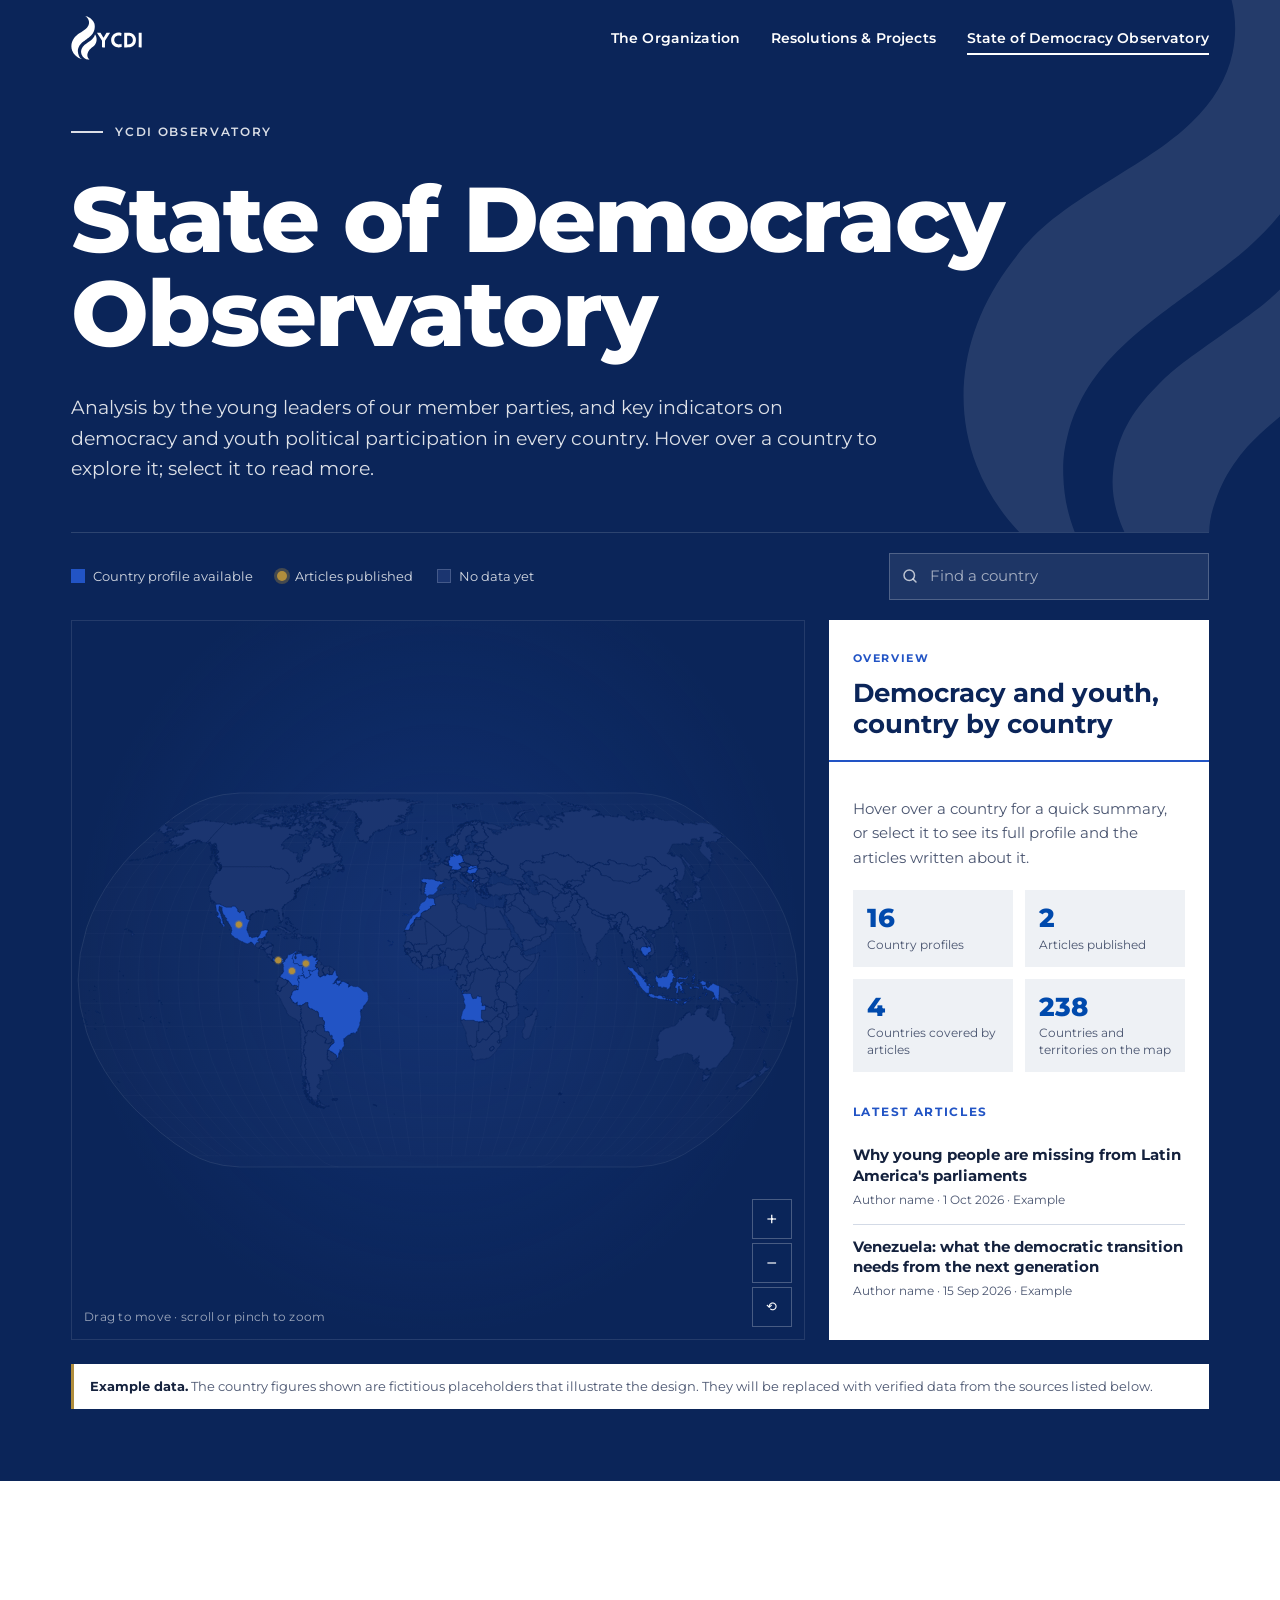
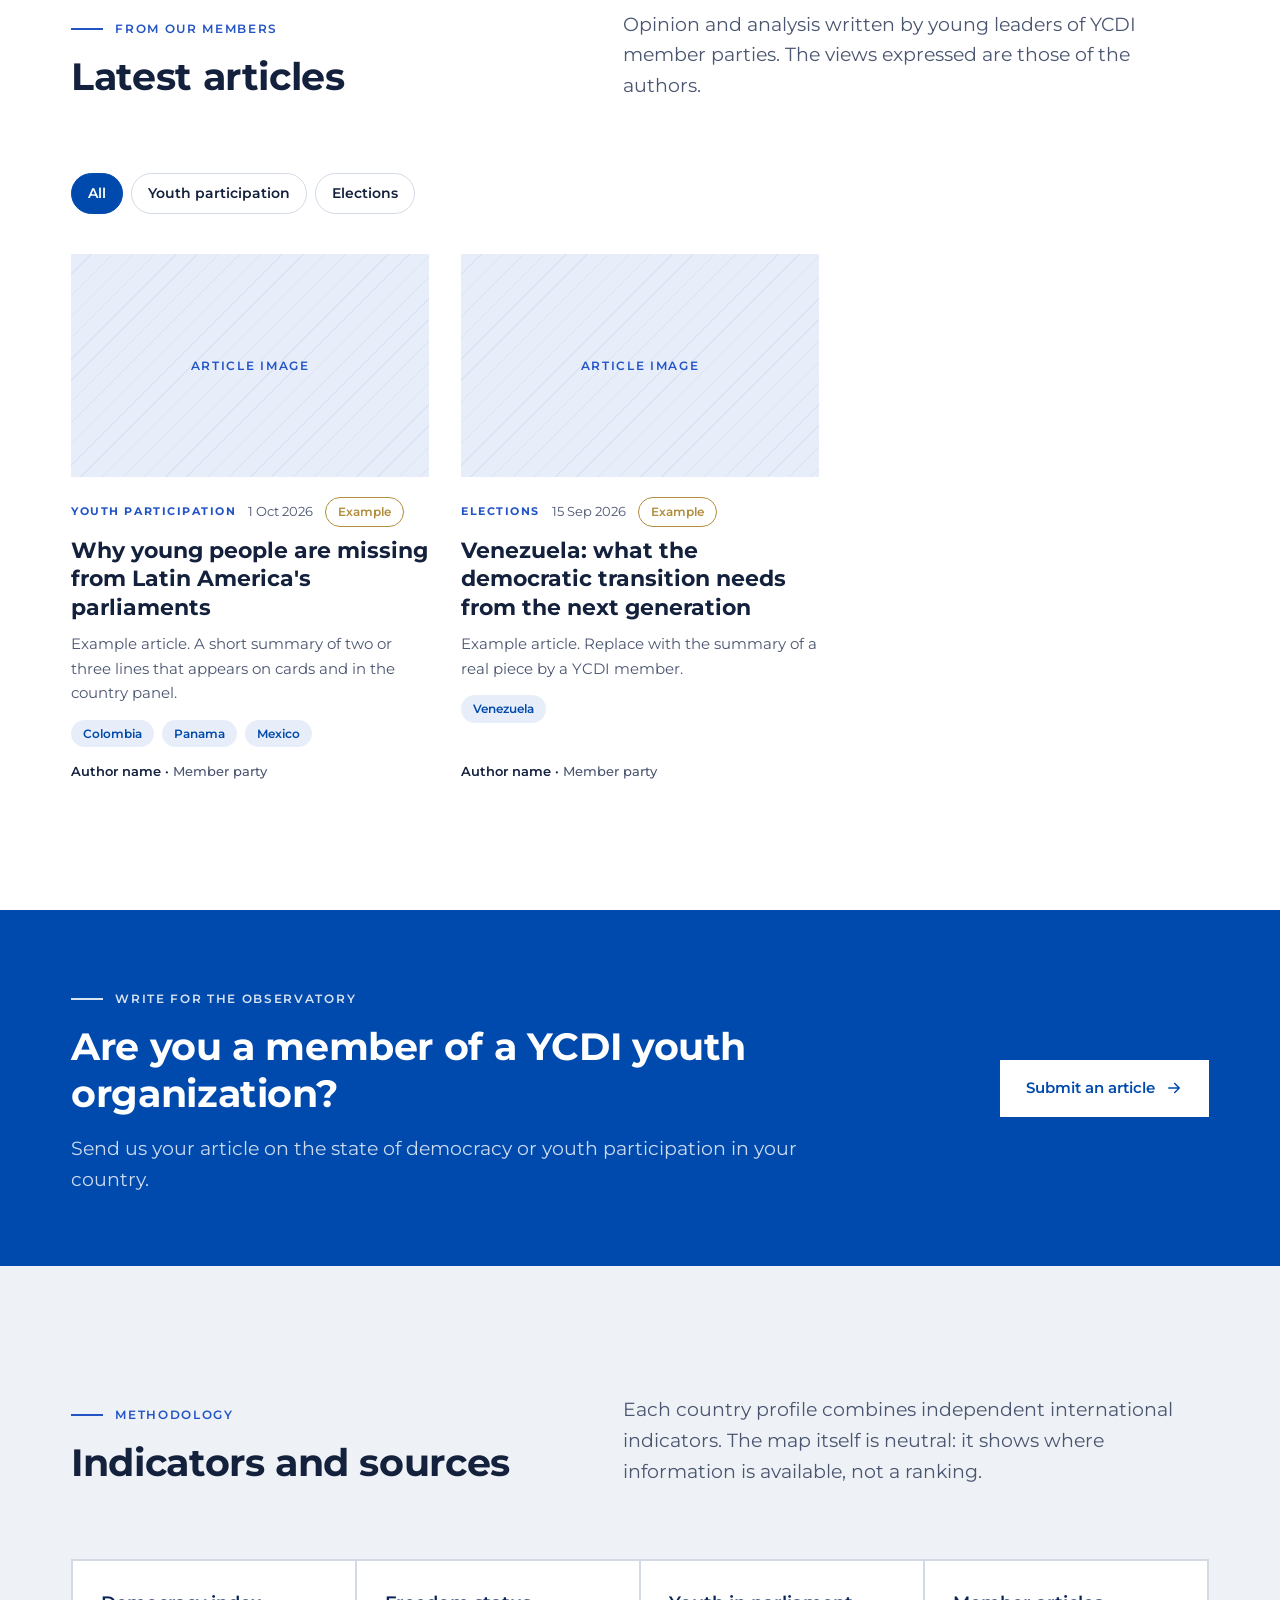
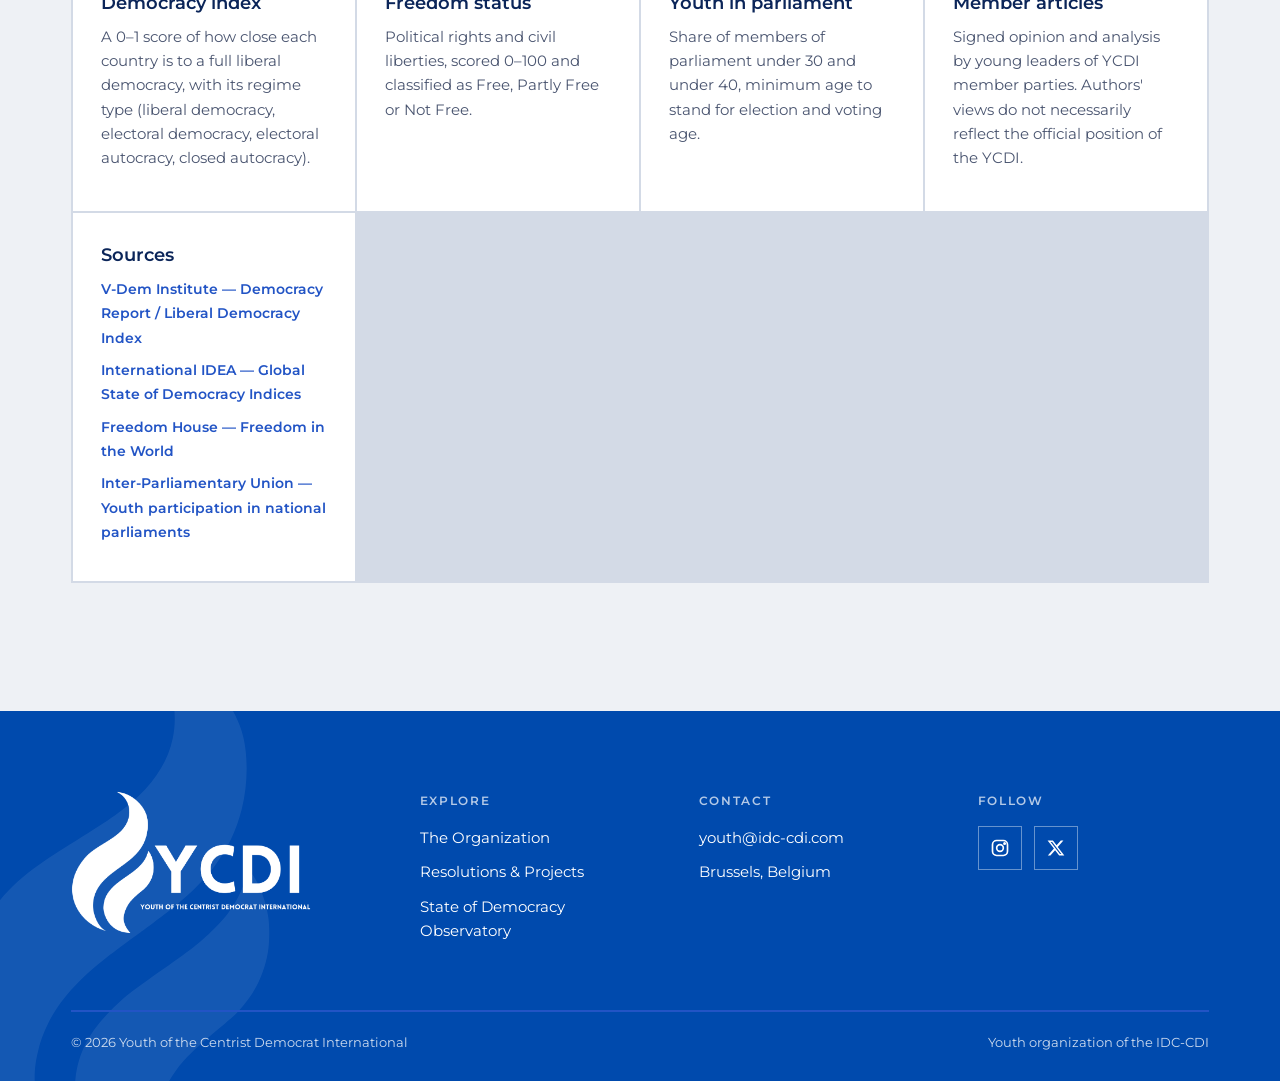
==== observatory.html @ afb4acb6 "Primera versión del sitio" ====
<!doctype html>
<html lang="en">
<head>
  <meta charset="utf-8">
  <meta name="viewport" content="width=device-width, initial-scale=1">
  <title>State of Democracy Observatory — YCDI</title>
  <meta name="description" content="Articles by YCDI members and country indicators on democracy and youth political participation around the world.">
  <meta name="theme-color" content="#0B2559">
  <link rel="icon" href="assets/logos/ycdi-isotipo.svg" type="image/svg+xml">
  <link rel="preconnect" href="https://fonts.googleapis.com">
  <link rel="preconnect" href="https://fonts.gstatic.com" crossorigin>
  <link href="https://fonts.googleapis.com/css2?family=Montserrat:wght@400;500;600;700;800&family=Source+Serif+4:ital,opsz,wght@0,8..60,400;0,8..60,600;1,8..60,400&display=swap" rel="stylesheet">
  <link rel="stylesheet" href="assets/css/main.css">
  <link rel="stylesheet" href="assets/css/observatory.css">
</head>
<body data-page="observatory">
  <header data-site-header></header>

  <main id="main">
    <section class="hero hero--compact obs-hero on-blue" style="min-height:auto; padding-bottom:48px">
      <img class="flame-mark" src="assets/logos/ycdi-isotipo-blanco.svg" alt="" aria-hidden="true">
      <div class="wrap hero__grid">
        <span class="antetitulo reveal">YCDI Observatory</span>
        <h1 class="display reveal" style="--d:.1s">State of Democracy Observatory</h1>
        <p class="lead reveal" style="--d:.2s; margin:0">Analysis by the young leaders of our member parties, and key indicators on democracy and youth political participation in every country. Hover over a country to explore it; select it to read more.</p>
      </div>
    </section>

    <!-- ===== MAP STAGE ===== -->
    <section class="stage" aria-label="Interactive world map">
      <div class="wrap">
        <div class="stage__bar">
          <div class="legend" aria-label="Map legend">
            <span><i class="l-data"></i>Country profile available</span>
            <span><i class="l-art"></i>Articles published</span>
            <span><i class="l-none"></i>No data yet</span>
          </div>
          <div class="country-search">
            <span data-icon="search"></span>
            <input id="country-q" type="text" placeholder="Find a country" autocomplete="off" role="combobox" aria-expanded="false" aria-controls="suggest" aria-label="Find a country">
            <ul class="suggest" id="suggest" role="listbox" hidden></ul>
          </div>
        </div>
        <div class="stage__grid">
          <div class="mapbox" id="map">
            <div class="map-ctrl">
              <button type="button" id="zoom-in" aria-label="Zoom in">+</button>
              <button type="button" id="zoom-out" aria-label="Zoom out">−</button>
              <button type="button" id="zoom-reset" aria-label="Reset view" style="font-size:13px">⟲</button>
            </div>
            <span class="map-hint">Drag to move · scroll or pinch to zoom</span>
          </div>
          <aside class="panel" id="panel" aria-live="polite"></aside>
        </div>
        <div class="sample-note" id="sample-note" style="margin-top:24px" hidden>
          <span><strong>Example data.</strong> The country figures shown are fictitious placeholders that illustrate the design. They will be replaced with verified data from the sources listed below.</span>
        </div>
      </div>
    </section>

    <!-- ===== ARTICLES ===== -->
    <section class="section" id="articles">
      <div class="wrap">
        <div class="section__head">
          <div class="reveal">
            <span class="antetitulo">From our members</span>
            <h2>Latest articles</h2>
          </div>
          <p class="lead reveal" style="--d:.1s">Opinion and analysis written by young leaders of YCDI member parties. The views expressed are those of the authors.</p>
        </div>
        <div class="art-tools">
          <div class="chips" id="topic-chips" role="group" aria-label="Filter by topic" style="display:flex;flex-wrap:wrap;gap:8px"></div>
          <span class="leyenda" id="art-filter-note"></span>
        </div>
        <div class="art-grid" id="art-grid"></div>
      </div>
    </section>

    <!-- ===== SUBMIT ===== -->
    <section class="section section--blue" style="padding: 72px 0">
      <div class="wrap submit">
        <div class="reveal">
          <span class="antetitulo light">Write for the Observatory</span>
          <h2 style="margin-top:16px">Are you a member of a YCDI youth organization?</h2>
          <p class="lead" style="margin:16px 0 0">Send us your article on the state of democracy or youth participation in your country.</p>
        </div>
        <a class="btn btn--light reveal" id="submit-btn" href="#">Submit an article <span data-icon="arrow"></span></a>
      </div>
    </section>

    <!-- ===== METHOD ===== -->
    <section class="section section--alt" id="sources">
      <div class="wrap">
        <div class="section__head">
          <div class="reveal">
            <span class="antetitulo">Methodology</span>
            <h2>Indicators and sources</h2>
          </div>
          <p class="lead reveal" style="--d:.1s">Each country profile combines independent international indicators. The map itself is neutral: it shows where information is available, not a ranking.</p>
        </div>
        <div class="method" id="method"></div>
      </div>
    </section>
  </main>

  <footer data-site-footer></footer>
  <div class="tip" id="tip" role="tooltip"></div>

  <script src="assets/vendor/d3.min.js"></script>
  <script src="assets/vendor/topojson-client.min.js"></script>
  <script src="assets/js/site.js"></script>
  <script src="assets/js/observatory.js"></script>
</body>
</html>
---- assets/css/main.css ----
/* =========================================================
   YCDI — youthcdi.com
   Design tokens follow the YCDI brand manual v1.0 (Oct 2026)
   ========================================================= */
:root {
  --azul-ycdi: #004AAD;
  --sobre-azul: #FFFFFF;
  --azul-medio: #2254C5;
  --azul-profundo: #0B2559;
  --sobre-profundo: #FFFFFF;
  --azul-suave: #E8EEF9;
  --oro: #B08D3C;
  --superficie: #FFFFFF;
  --superficie-alt: #EEF1F5;
  --tinta: #14213D;
  --tinta-suave: #4A5570;
  --linea: #D3DAE6;
  --borde-control: #7D879C;
  --foco: #2254C5;
  --font-display: "Montserrat", "Helvetica Neue", Arial, sans-serif;
  --font-serif: "Source Serif 4", Georgia, "Times New Roman", serif;
  --space-1: 4px; --space-2: 8px; --space-3: 12px; --space-4: 16px;
  --space-6: 24px; --space-8: 32px; --space-12: 48px; --space-16: 64px;
  --space-24: 96px; --space-32: 128px;
  --filete: 2px; --filete-fino: 1px;
  --wrap: 1240px;
  --gutter: clamp(16px, 4vw, 64px);
  --header-h: 76px;
  --ease: cubic-bezier(.2,.7,.2,1);
}

*, *::before, *::after { box-sizing: border-box; }
html { scroll-behavior: smooth; -webkit-text-size-adjust: 100%; }
body {
  margin: 0;
  background: var(--superficie);
  color: var(--tinta);
  font-family: var(--font-display);
  font-size: 16px;
  line-height: 1.625;
  -webkit-font-smoothing: antialiased;
  overflow-x: hidden;
}
img, svg { display: block; max-width: 100%; }
a { color: var(--azul-medio); text-decoration: none; }
a:hover { text-decoration: underline; text-underline-offset: 3px; }
:focus-visible { outline: 3px solid var(--foco); outline-offset: 3px; }
button { font: inherit; cursor: pointer; }
::selection { background: var(--azul-ycdi); color: #fff; }

.wrap { width: 100%; max-width: var(--wrap); margin: 0 auto; padding: 0 var(--gutter); }
.sr-only { position: absolute; width: 1px; height: 1px; overflow: hidden; clip: rect(0 0 0 0); white-space: nowrap; }
.skip { position: absolute; left: -999px; top: 8px; background: var(--azul-profundo); color: #fff; padding: 8px 16px; z-index: 100; }
.skip:focus { left: 8px; }

/* ---------- Type ---------- */
.antetitulo {
  font-size: 12px; line-height: 16px; letter-spacing: .14em;
  text-transform: uppercase; font-weight: 600; color: var(--azul-medio);
  display: inline-flex; align-items: center; gap: 12px;
}
.antetitulo::before { content: ""; width: 32px; height: var(--filete); background: currentColor; }
.on-blue .antetitulo, .antetitulo.light { color: rgba(255,255,255,.85); }
.display { font-size: clamp(44px, 7.2vw, 96px); line-height: 1.02; font-weight: 800; letter-spacing: -.02em; margin: 0; }
h1, .h1 { font-size: clamp(34px, 4.4vw, 56px); line-height: 1.12; font-weight: 700; letter-spacing: -.015em; margin: 0; }
h2, .h2 { font-size: clamp(26px, 3vw, 38px); line-height: 1.22; font-weight: 700; letter-spacing: -.01em; margin: 0; }
h3, .h3 { font-size: 21px; line-height: 28px; font-weight: 600; margin: 0; }
.lead { font-size: clamp(17px, 1.5vw, 20px); line-height: 1.6; color: var(--tinta-suave); max-width: 62ch; }
.lectura { font-family: var(--font-serif); font-size: 18px; line-height: 1.7; }
.leyenda { font-size: 13px; line-height: 20px; font-weight: 500; color: var(--tinta-suave); }
.text-blue { color: var(--azul-ycdi); }

/* ---------- Buttons ---------- */
.btn {
  display: inline-flex; align-items: center; gap: 10px;
  padding: 14px 24px; border: var(--filete) solid var(--azul-ycdi);
  background: var(--azul-ycdi); color: #fff; font-weight: 600; font-size: 15px;
  border-radius: 0; transition: background .2s, color .2s, transform .2s var(--ease);
}
.btn:hover { background: var(--azul-profundo); border-color: var(--azul-profundo); text-decoration: none; }
.btn svg { width: 18px; height: 18px; transition: transform .2s var(--ease); }
.btn:hover svg { transform: translateX(3px); }
.btn--ghost { background: transparent; color: var(--azul-ycdi); }
.btn--ghost:hover { background: var(--azul-ycdi); color: #fff; }
.btn--light { background: #fff; color: var(--azul-ycdi); border-color: #fff; }
.btn--light:hover { background: transparent; color: #fff; border-color: #fff; }
.btn--sm { padding: 9px 16px; font-size: 14px; }

/* ---------- Header ---------- */
.site-header {
  position: fixed; inset: 0 0 auto 0; z-index: 50; height: var(--header-h);
  display: flex; align-items: center;
  transition: background .3s, box-shadow .3s, height .3s;
}
.site-header .wrap { display: flex; align-items: center; justify-content: space-between; gap: 24px; }
.brand { display: flex; align-items: center; height: 44px; }
.brand img { height: 44px; width: auto; }
.brand .logo-blue { display: none; }
.nav { display: flex; gap: clamp(16px, 2.4vw, 36px); align-items: center; }
.nav a {
  color: #fff; font-weight: 600; font-size: 14px; letter-spacing: .01em;
  position: relative; padding: 6px 0;
}
.nav a::after {
  content: ""; position: absolute; left: 0; right: 100%; bottom: 0; height: var(--filete);
  background: currentColor; transition: right .3s var(--ease);
}
.nav a:hover { text-decoration: none; }
.nav a:hover::after, .nav a[aria-current="page"]::after { right: 0; }
.menu-btn { display: none; background: none; border: 0; color: #fff; padding: 8px; }
.menu-btn svg { width: 26px; height: 26px; }

/* Solid state (after scroll or on light pages) */
.site-header.is-solid { background: rgba(255,255,255,.97); box-shadow: 0 1px 0 var(--linea); backdrop-filter: saturate(1.4) blur(8px); }
.site-header.is-solid .logo-white { display: none; }
.site-header.is-solid .logo-blue { display: block; }
.site-header.is-solid .nav a { color: var(--tinta); }
.site-header.is-solid .nav a[aria-current="page"] { color: var(--azul-ycdi); }
.site-header.is-solid .menu-btn { color: var(--azul-ycdi); }

@media (max-width: 820px) {
  .menu-btn { display: block; }
  .nav {
    position: fixed; inset: var(--header-h) 0 auto 0; flex-direction: column; align-items: stretch;
    gap: 0; background: var(--azul-profundo); padding: 8px var(--gutter) 24px;
    transform: translateY(-8px); opacity: 0; pointer-events: none; transition: .25s var(--ease);
  }
  .nav a { color: #fff !important; padding: 16px 0; font-size: 18px; border-bottom: 1px solid rgba(255,255,255,.12); }
  .nav a::after { display: none; }
  .nav.is-open { transform: none; opacity: 1; pointer-events: auto; }
}

/* ---------- Hero (shared) ---------- */
.hero {
  position: relative; overflow: hidden; isolation: isolate;
  background: var(--azul-ycdi); color: #fff;
  min-height: 100svh; display: flex; align-items: flex-end;
  padding: calc(var(--header-h) + 48px) 0 var(--space-16);
}
.hero--compact { min-height: 62svh; }
.hero .flame-mark {
  position: absolute; z-index: -1; pointer-events: none;
  right: -6vw; top: -8vh; height: 128%; width: auto; opacity: .1;
  transform: translateY(var(--parallax, 0px));
}
.hero__grid { display: grid; grid-template-columns: 1fr; gap: 32px; width: 100%; }
.hero h1, .hero .display { color: #fff; }
.hero .lead { color: rgba(255,255,255,.86); }
.hero__rule { height: var(--filete); background: var(--azul-medio); width: 100%; margin: 32px 0 24px; transform-origin: left; }
.on-blue .hero__rule { background: rgba(255,255,255,.35); }
.hero__meta { display: flex; flex-wrap: wrap; gap: 32px 56px; }
.hero__meta div { display: flex; flex-direction: column; }
.hero__meta strong { font-size: clamp(28px, 3vw, 40px); font-weight: 800; line-height: 1; }
.hero__meta span { font-size: 13px; color: rgba(255,255,255,.75); margin-top: 8px; letter-spacing: .02em; }
.scroll-cue {
  position: absolute; right: var(--gutter); bottom: var(--space-16);
  color: rgba(255,255,255,.75); font-size: 12px; letter-spacing: .14em; text-transform: uppercase;
  writing-mode: vertical-rl; display: flex; align-items: center; gap: 12px;
}
.scroll-cue::after { content: ""; width: var(--filete); height: 56px; background: rgba(255,255,255,.5); animation: cue 2.4s var(--ease) infinite; transform-origin: top; }
@keyframes cue { 0% { transform: scaleY(0); } 50% { transform: scaleY(1); transform-origin: top; } 51% { transform-origin: bottom; } 100% { transform: scaleY(0); transform-origin: bottom; } }
@media (max-width: 820px) { .scroll-cue { display: none; } }

/* ---------- Sections ---------- */
.section { padding: clamp(72px, 10vw, 140px) 0; position: relative; }
.section--alt { background: var(--superficie-alt); }
.section--deep { background: var(--azul-profundo); color: #fff; }
.section--blue { background: var(--azul-ycdi); color: #fff; }
.section__head { display: grid; grid-template-columns: minmax(0, 5fr) minmax(0, 6fr); gap: 32px 64px; align-items: end; margin-bottom: clamp(40px, 6vw, 72px); }
.section__head h2 { margin-top: 16px; }
.section__head .lead { margin: 0; }
@media (max-width: 900px) { .section__head { grid-template-columns: 1fr; } }
.section--deep .lead, .section--blue .lead { color: rgba(255,255,255,.8); }

/* Placeholder image (until real photography arrives) */
.ph {
  position: relative; overflow: hidden; background: var(--azul-suave);
  display: grid; place-items: center; color: var(--azul-medio);
}
.ph::before {
  content: ""; position: absolute; inset: 0;
  background: repeating-linear-gradient(135deg, transparent 0 14px, rgba(34,84,197,.07) 14px 15px);
}
.ph > span { position: relative; font-size: 12px; letter-spacing: .14em; text-transform: uppercase; font-weight: 600; text-align: center; padding: 0 16px; }
.ph--dark { background: var(--azul-profundo); color: rgba(255,255,255,.55); }
.ph--dark::before { background: repeating-linear-gradient(135deg, transparent 0 14px, rgba(255,255,255,.05) 14px 15px); }
.ph img { position: absolute; inset: 0; width: 100%; height: 100%; object-fit: cover; }

/* Tags / pills */
.pill { display: inline-flex; align-items: center; gap: 6px; padding: 4px 12px; border-radius: 999px; font-size: 12px; font-weight: 600; background: var(--azul-suave); color: var(--azul-ycdi); white-space: nowrap; }
.pill--sample { background: #fff; color: var(--oro); border: 1px solid var(--oro); }
.tag { font-size: 11px; letter-spacing: .14em; text-transform: uppercase; font-weight: 700; color: var(--azul-medio); }

/* ---------- Reveal on scroll ---------- */
.reveal { opacity: 0; transform: translateY(28px); transition: opacity .9s var(--ease), transform .9s var(--ease); transition-delay: var(--d, 0s); }
.reveal.is-in { opacity: 1; transform: none; }
.reveal-line { transform: scaleX(0); transition: transform 1.2s var(--ease) .2s; transform-origin: left; }
.reveal-line.is-in { transform: scaleX(1); }
@media (prefers-reduced-motion: reduce) {
  html { scroll-behavior: auto; }
  .reveal, .reveal-line { opacity: 1; transform: none; transition: none; }
  .hero .flame-mark { transform: none !important; }
  .scroll-cue::after { animation: none; }
}

/* ---------- Footer ---------- */
.site-footer { background: var(--azul-ycdi); color: #fff; position: relative; overflow: hidden; isolation: isolate; }
.site-footer .flame-mark { position: absolute; z-index: -1; left: -4%; bottom: -30%; height: 150%; opacity: .08; }
.footer__top { display: grid; grid-template-columns: minmax(0, 1.3fr) repeat(3, minmax(0, 1fr)); gap: 48px; padding: 80px 0 56px; }
.footer__logo img { width: 240px; height: auto; }
.footer__col h4 { margin: 0 0 16px; font-size: 12px; letter-spacing: .14em; text-transform: uppercase; color: rgba(255,255,255,.7); font-weight: 600; }
.footer__col a, .footer__col p { display: block; color: #fff; font-size: 15px; margin: 0 0 10px; }
.footer__social { display: flex; gap: 12px; margin-top: 4px; }
.footer__social a { width: 44px; height: 44px; display: grid; place-items: center; border: 1px solid rgba(255,255,255,.4); transition: background .2s, border-color .2s; margin: 0; }
.footer__social a:hover { background: #fff; color: var(--azul-ycdi); border-color: #fff; }
.footer__social svg { width: 20px; height: 20px; }
.footer__bottom { border-top: var(--filete) solid var(--azul-medio); padding: 20px 0 28px; display: flex; justify-content: space-between; flex-wrap: wrap; gap: 12px; font-size: 13px; color: rgba(255,255,255,.8); }
@media (max-width: 900px) { .footer__top { grid-template-columns: 1fr 1fr; } .footer__logo { grid-column: 1 / -1; } }
@media (max-width: 520px) { .footer__top { grid-template-columns: 1fr; } }

/* Filter chips (pills: only for lists of countries, types, members) */
.chips { display: flex; flex-wrap: wrap; gap: 8px; }
.chip { border: 1px solid var(--linea); background: #fff; color: var(--tinta); padding: 8px 16px; font-size: 14px; font-weight: 600; border-radius: 999px; transition: .2s; }
.chip:hover { border-color: var(--azul-ycdi); color: var(--azul-ycdi); }
.chip[aria-pressed="true"] { background: var(--azul-ycdi); border-color: var(--azul-ycdi); color: #fff; }
.chip small { font-weight: 500; opacity: .7; margin-left: 4px; }

/* Sample-data banner */
.sample-note { display: flex; gap: 12px; align-items: flex-start; border-left: 3px solid var(--oro); background: #fff; padding: 12px 16px; font-size: 13px; color: var(--tinta-suave); }
.sample-note strong { color: var(--tinta); }
---- assets/css/observatory.css ----
/* ---------- State of Democracy Observatory ---------- */
.obs-hero { background: var(--azul-profundo); }
.obs-hero .display { max-width: 16ch; }

/* Map stage */
.stage { background: var(--azul-profundo); color: #fff; padding: 0 0 72px; }
.stage__bar { display: flex; flex-wrap: wrap; justify-content: space-between; align-items: center; gap: 16px 24px; padding: 20px 0; border-top: 1px solid rgba(255,255,255,.14); }
.legend { display: flex; flex-wrap: wrap; gap: 8px 24px; font-size: 13px; color: rgba(255,255,255,.82); }
.legend span { display: inline-flex; align-items: center; gap: 8px; }
.legend i { width: 14px; height: 14px; display: inline-block; }
.legend .l-none { background: #1B3570; box-shadow: inset 0 0 0 1px rgba(255,255,255,.18); }
.legend .l-data { background: var(--azul-medio); }
.legend .l-art { width: 10px; height: 10px; border-radius: 50%; background: var(--oro); box-shadow: 0 0 0 3px rgba(176,141,60,.35); }

.country-search { position: relative; }
.country-search input {
  width: min(320px, 80vw); font: inherit; font-size: 15px; padding: 10px 14px 10px 40px; color: #fff;
  background: rgba(255,255,255,.08); border: 1px solid rgba(255,255,255,.22); border-radius: 0; outline: 0;
}
.country-search input::placeholder { color: rgba(255,255,255,.6); }
.country-search input:focus { border-color: #fff; background: rgba(255,255,255,.12); }
.country-search svg { position: absolute; left: 12px; top: 50%; transform: translateY(-50%); width: 18px; height: 18px; color: rgba(255,255,255,.7); }
.suggest { position: absolute; z-index: 20; top: 100%; left: 0; right: 0; background: #fff; color: var(--tinta); list-style: none; margin: 4px 0 0; padding: 4px 0; max-height: 280px; overflow: auto; box-shadow: 0 12px 32px rgba(11,37,89,.25); }
.suggest li { padding: 8px 14px; cursor: pointer; font-size: 14px; display: flex; justify-content: space-between; gap: 8px; }
.suggest li[aria-selected="true"], .suggest li:hover { background: var(--azul-suave); color: var(--azul-ycdi); }
.suggest small { color: var(--tinta-suave); }

.stage__grid { display: grid; grid-template-columns: minmax(0, 1fr) 380px; gap: 24px; align-items: stretch; }
.mapbox { position: relative; min-height: 520px; background: radial-gradient(ellipse at 50% 45%, rgba(34,84,197,.22), transparent 70%); border: 1px solid rgba(255,255,255,.1); overflow: hidden; }
.mapbox svg { width: 100%; height: 100%; display: block; cursor: grab; touch-action: none; }
.mapbox svg:active { cursor: grabbing; }
.graticule { fill: none; stroke: rgba(255,255,255,.06); stroke-width: .5; }
.sphere { fill: rgba(255,255,255,.015); stroke: rgba(255,255,255,.12); stroke-width: .8; }
.country { fill: #1B3570; stroke: var(--azul-profundo); stroke-width: .35; transition: fill .2s; vector-effect: non-scaling-stroke; }
.country.has-data { fill: var(--azul-medio); }
.country:hover, .country.is-hover { fill: #6E9BEA; }
.country.is-active { fill: #fff; }
.dot { fill: var(--oro); stroke: rgba(176,141,60,.35); pointer-events: none; vector-effect: non-scaling-stroke; }
.dot-pulse { fill: none; stroke: var(--oro); pointer-events: none; animation: pulse 2.6s var(--ease) infinite; transform-box: fill-box; transform-origin: center; vector-effect: non-scaling-stroke; }
@keyframes pulse { 0% { opacity: .8; transform: scale(1); } 100% { opacity: 0; transform: scale(3.2); } }
@media (prefers-reduced-motion: reduce) { .dot-pulse { animation: none; opacity: 0; } }

.map-ctrl { position: absolute; right: 12px; bottom: 12px; display: flex; flex-direction: column; gap: 4px; }
.map-ctrl button { width: 40px; height: 40px; background: rgba(11,37,89,.9); color: #fff; border: 1px solid rgba(255,255,255,.25); font-size: 20px; line-height: 1; display: grid; place-items: center; }
.map-ctrl button:hover { background: var(--azul-ycdi); }
.map-hint { position: absolute; left: 12px; bottom: 12px; font-size: 12px; color: rgba(255,255,255,.6); letter-spacing: .02em; pointer-events: none; }

/* Tooltip */
.tip {
  position: fixed; z-index: 60; pointer-events: none; width: 280px;
  background: #fff; color: var(--tinta); box-shadow: 0 16px 40px rgba(11,37,89,.35);
  border-top: 4px solid var(--azul-ycdi); padding: 16px 18px; opacity: 0; transform: translateY(6px);
  transition: opacity .15s, transform .15s;
}
.tip.is-on { opacity: 1; transform: none; }
.tip h4 { margin: 0 0 4px; font-size: 18px; line-height: 1.25; font-weight: 700; }
.tip .tip__region { font-size: 12px; color: var(--tinta-suave); letter-spacing: .06em; text-transform: uppercase; font-weight: 600; }
.tip dl { display: grid; grid-template-columns: 1fr auto; gap: 6px 12px; margin: 12px 0 0; font-size: 13px; }
.tip dt { color: var(--tinta-suave); }
.tip dd { margin: 0; font-weight: 700; text-align: right; }
.tip .tip__cta { margin-top: 12px; font-size: 12px; color: var(--azul-medio); font-weight: 600; }

/* Side panel */
.panel { background: #fff; color: var(--tinta); display: flex; flex-direction: column; max-height: 720px; min-height: 520px; overflow: hidden; }
.panel__head { padding: 24px 24px 20px; border-bottom: var(--filete) solid var(--azul-medio); position: relative; }
.panel__head h3 { font-size: 26px; line-height: 1.2; font-weight: 700; color: var(--azul-profundo); }
.panel__close { position: absolute; top: 16px; right: 16px; width: 36px; height: 36px; border: 0; background: var(--superficie-alt); color: var(--tinta); display: grid; place-items: center; }
.panel__close svg { width: 18px; height: 18px; }
.panel__body { padding: 20px 24px 24px; overflow: auto; flex: 1; }
.panel__sec { padding: 18px 0; border-bottom: 1px solid var(--linea); }
.panel__sec:last-child { border-bottom: 0; }
.panel__sec h4 { margin: 0 0 12px; font-size: 12px; letter-spacing: .14em; text-transform: uppercase; color: var(--azul-medio); font-weight: 700; }
.panel__sec p { margin: 0; font-size: 15px; }
.kpis { display: grid; grid-template-columns: 1fr 1fr; gap: 12px; }
.kpi { background: var(--superficie-alt); padding: 14px; }
.kpi b { display: block; font-size: 26px; font-weight: 800; color: var(--azul-ycdi); line-height: 1.1; }
.kpi span { display: block; font-size: 12px; color: var(--tinta-suave); margin-top: 4px; line-height: 1.35; }
.meter { height: 8px; background: var(--azul-suave); position: relative; margin: 10px 0 6px; }
.meter i { position: absolute; inset: 0 auto 0 0; background: var(--azul-ycdi); transition: width .6s var(--ease); }
.meter-scale { display: flex; justify-content: space-between; font-size: 11px; color: var(--tinta-suave); }
.src { font-size: 11px; color: var(--tinta-suave); margin-top: 8px; line-height: 1.4; }
.mini-art { display: block; padding: 12px 0; border-bottom: 1px solid var(--linea); color: var(--tinta); }
.mini-art:last-child { border-bottom: 0; }
.mini-art:hover { text-decoration: none; }
.mini-art:hover strong { color: var(--azul-ycdi); }
.mini-art strong { display: block; font-size: 15px; line-height: 1.35; }
.mini-art span { font-size: 12px; color: var(--tinta-suave); }
.panel__empty { color: var(--tinta-suave); font-size: 15px; }
.panel__intro .kpis { margin-top: 20px; }
.panel ul.plain { margin: 0; padding: 0; list-style: none; font-size: 15px; }
.panel ul.plain li { padding: 4px 0; }

@media (max-width: 1000px) {
  .stage__grid { grid-template-columns: 1fr; }
  .mapbox { min-height: 0; aspect-ratio: 16 / 10; }
  .panel { max-height: none; min-height: 0; }
}

/* Articles */
.art-grid { display: grid; grid-template-columns: repeat(auto-fill, minmax(320px, 1fr)); gap: 40px 32px; }
.art { display: flex; flex-direction: column; color: var(--tinta); }
.art:hover { text-decoration: none; }
.art .ph { aspect-ratio: 16 / 10; margin-bottom: 20px; transition: transform .5s var(--ease); }
.art:hover .ph { transform: scale(1.015); }
.art__meta { display: flex; flex-wrap: wrap; gap: 8px 12px; align-items: center; font-size: 13px; color: var(--tinta-suave); margin-bottom: 10px; }
.art h3 { font-size: 22px; line-height: 1.3; font-weight: 700; margin-bottom: 10px; transition: color .2s; }
.art:hover h3 { color: var(--azul-ycdi); }
.art p { margin: 0 0 14px; color: var(--tinta-suave); font-size: 15px; }
.art__by { font-size: 13px; font-weight: 600; margin-top: auto; }
.art-tools { display: flex; flex-wrap: wrap; gap: 12px; align-items: center; justify-content: space-between; margin-bottom: 40px; }
.art-empty { padding: 56px 32px; text-align: center; background: var(--superficie-alt); }

/* Sources / method */
.method { display: grid; grid-template-columns: repeat(auto-fit, minmax(240px, 1fr)); gap: 2px; background: var(--linea); border: 2px solid var(--linea); }
.method > div { background: #fff; padding: 28px; }
.method h3 { font-size: 18px; margin-bottom: 8px; color: var(--azul-profundo); }
.method p { margin: 0 0 12px; font-size: 15px; color: var(--tinta-suave); }
.method a { font-size: 14px; font-weight: 600; }

/* Submit CTA */
.submit { display: grid; grid-template-columns: minmax(0, 1fr) auto; gap: 32px; align-items: center; }
@media (max-width: 760px) { .submit { grid-template-columns: 1fr; } }

/* Article page */
.article-hero .display { font-size: clamp(36px, 5vw, 64px); max-width: 20ch; }
.article-meta { display: flex; flex-wrap: wrap; gap: 8px 28px; color: rgba(255,255,255,.85); font-size: 14px; }
.article-meta b { display: block; font-size: 11px; letter-spacing: .14em; text-transform: uppercase; color: rgba(255,255,255,.6); font-weight: 600; margin-bottom: 2px; }
.prose { max-width: 70ch; margin: 0 auto; font-family: var(--font-serif); font-size: 19px; line-height: 1.75; color: var(--tinta); }
.prose h2 { font-family: var(--font-display); font-size: 28px; margin: 48px 0 16px; color: var(--azul-profundo); }
.prose h3 { font-family: var(--font-display); margin: 32px 0 12px; }
.prose p { margin: 0 0 22px; }
.prose a { color: var(--azul-medio); text-decoration: underline; text-underline-offset: 3px; }
.prose blockquote { margin: 32px 0; padding: 4px 0 4px 24px; border-left: 3px solid var(--azul-ycdi); font-style: italic; font-size: 24px; line-height: 1.45; color: var(--azul-profundo); }
.prose blockquote:first-child { font-style: normal; font-size: 15px; font-family: var(--font-display); border-left-color: var(--oro); background: var(--superficie-alt); padding: 14px 18px; color: var(--tinta-suave); }
.prose blockquote p { margin: 0; }
.prose ul, .prose ol { padding-left: 1.3em; margin: 0 0 22px; }
.prose li { margin-bottom: 8px; }
.prose img { margin: 32px 0; }
.prose em:last-child { color: var(--tinta-suave); font-size: 16px; }
.article-foot { max-width: 70ch; margin: 56px auto 0; padding-top: 24px; border-top: var(--filete) solid var(--azul-medio); display: flex; justify-content: space-between; flex-wrap: wrap; gap: 16px; }
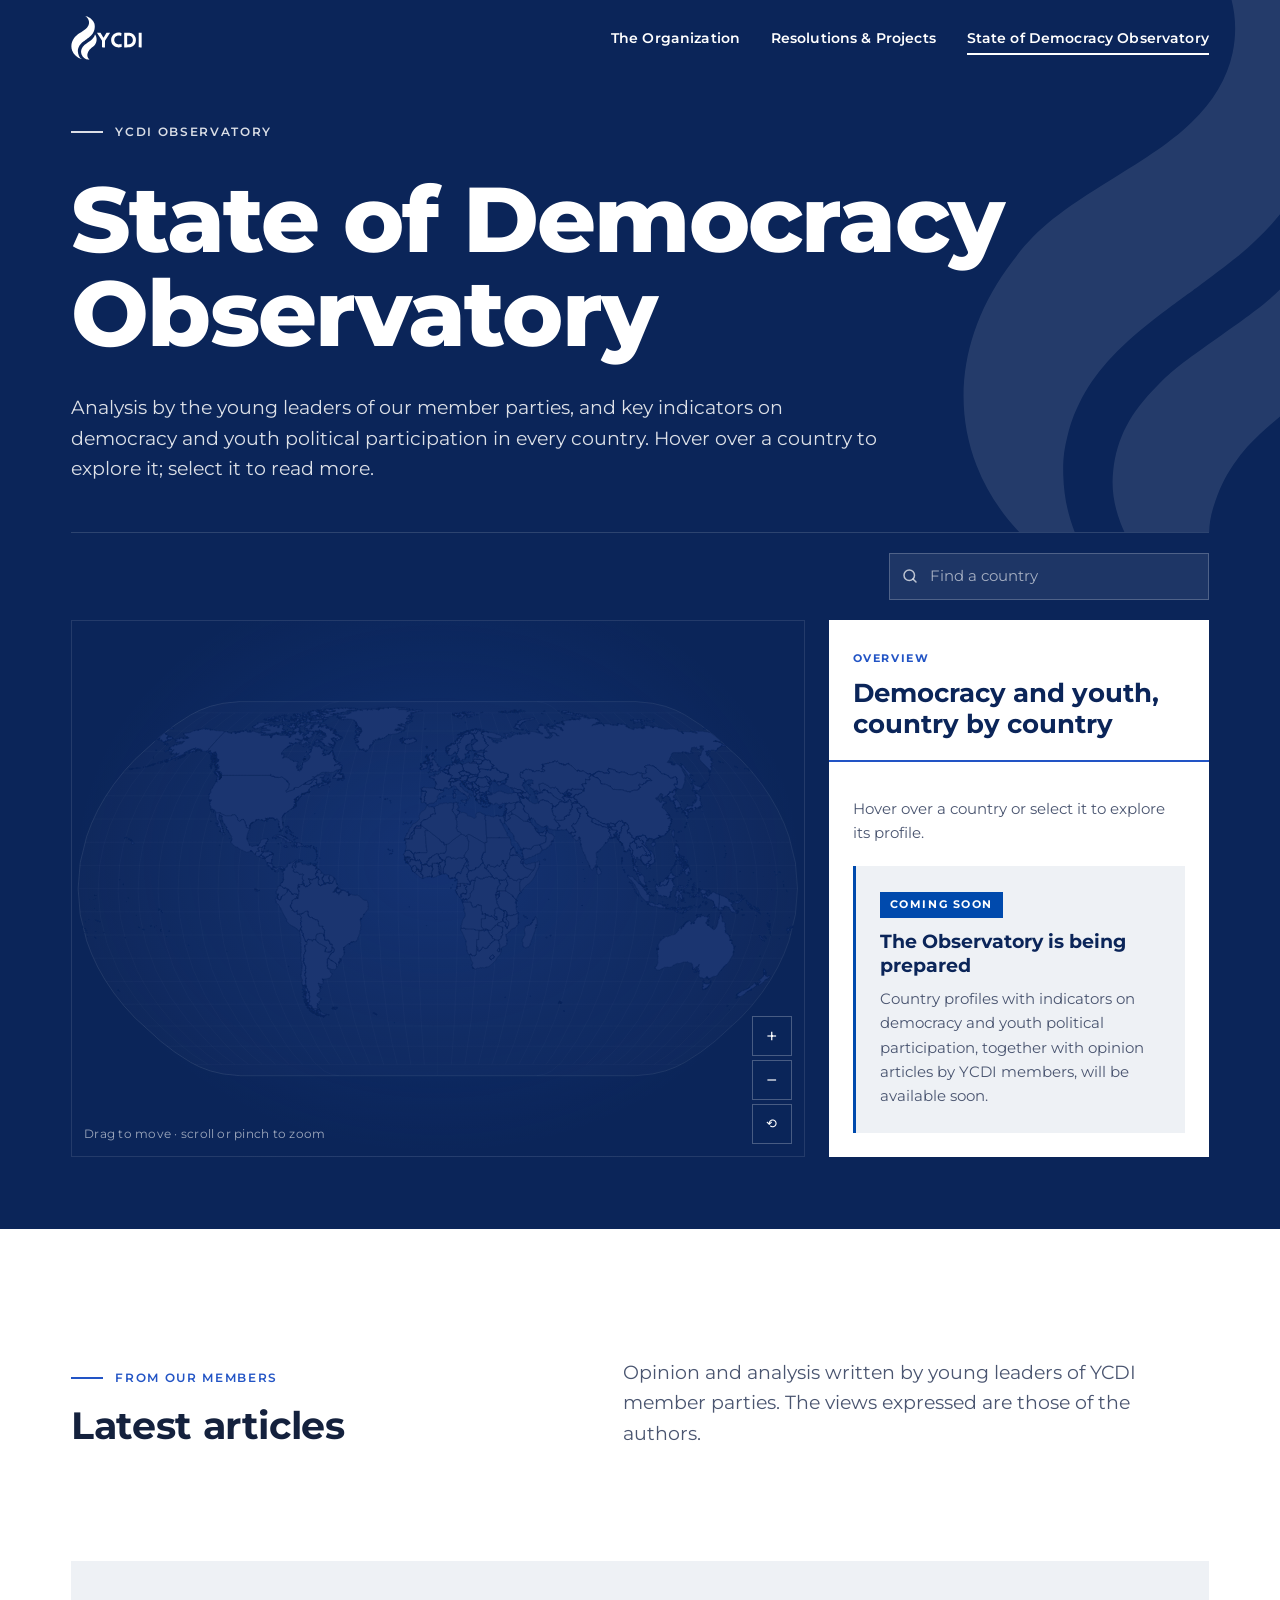
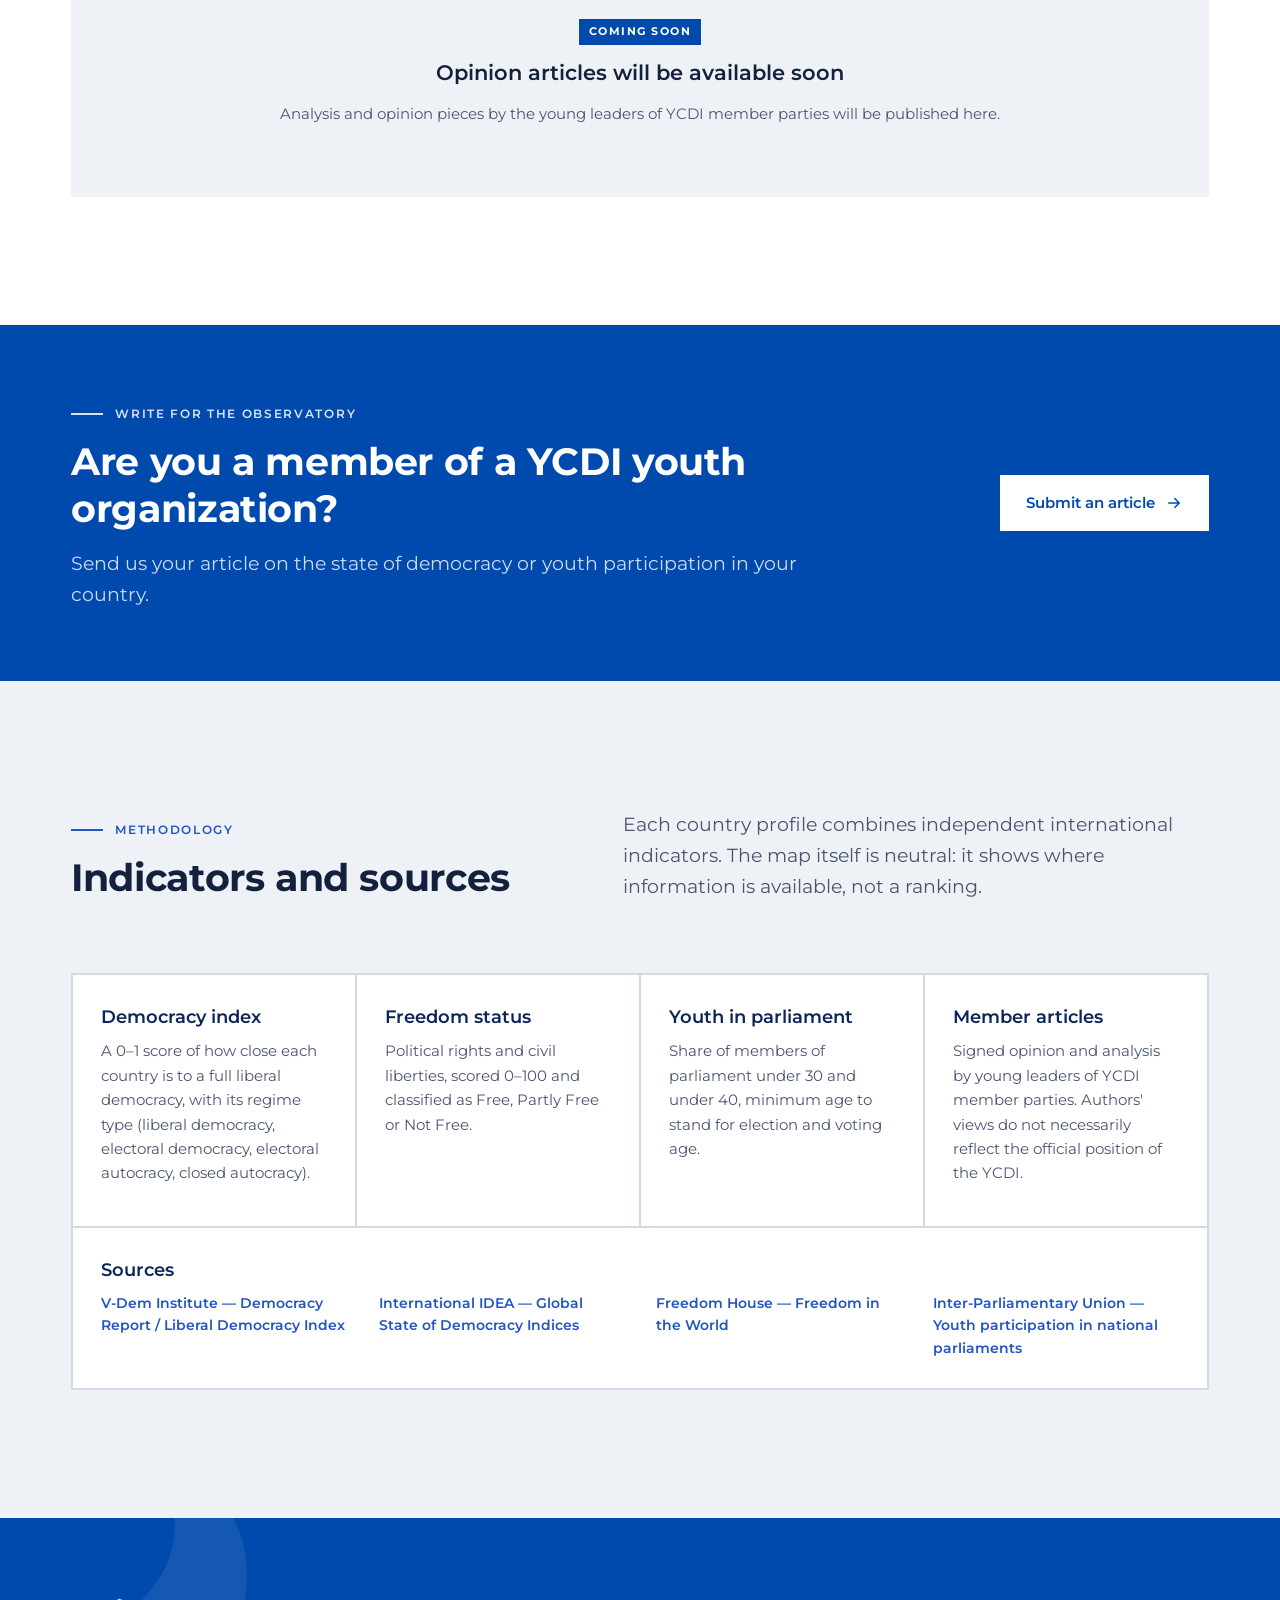
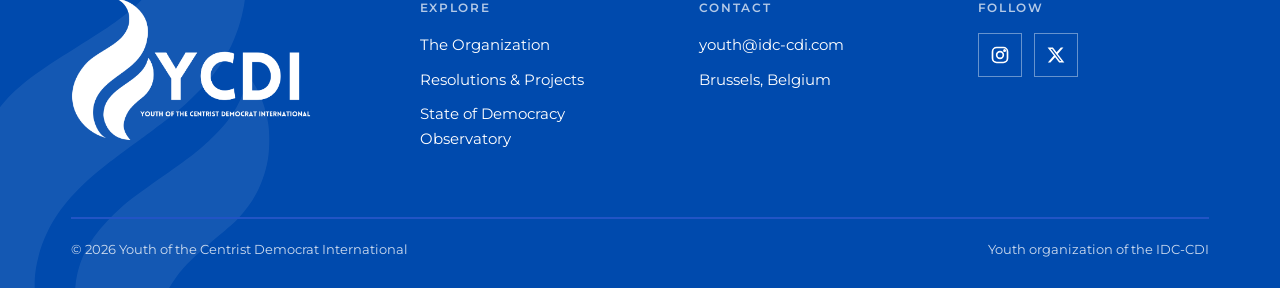
==== commit 9fde9a7f: "Nueva junta, documentos y observatorio" ====
--- a/observatory.html
+++ b/observatory.html
@@ -51,9 +51,6 @@
             <span class="map-hint">Drag to move · scroll or pinch to zoom</span>
           </div>
           <aside class="panel" id="panel" aria-live="polite"></aside>
-        </div>
-        <div class="sample-note" id="sample-note" style="margin-top:24px" hidden>
-          <span><strong>Example data.</strong> The country figures shown are fictitious placeholders that illustrate the design. They will be replaced with verified data from the sources listed below.</span>
         </div>
       </div>
     </section>
--- a/assets/css/main.css
+++ b/assets/css/main.css
@@ -225,6 +225,8 @@
 .chip[aria-pressed="true"] { background: var(--azul-ycdi); border-color: var(--azul-ycdi); color: #fff; }
 .chip small { font-weight: 500; opacity: .7; margin-left: 4px; }
 
+[hidden] { display: none !important; }
+
 /* Sample-data banner */
 .sample-note { display: flex; gap: 12px; align-items: flex-start; border-left: 3px solid var(--oro); background: #fff; padding: 12px 16px; font-size: 13px; color: var(--tinta-suave); }
 .sample-note strong { color: var(--tinta); }
--- a/assets/css/observatory.css
+++ b/assets/css/observatory.css
@@ -138,3 +138,14 @@
 .prose img { margin: 32px 0; }
 .prose em:last-child { color: var(--tinta-suave); font-size: 16px; }
 .article-foot { max-width: 70ch; margin: 56px auto 0; padding-top: 24px; border-top: var(--filete) solid var(--azul-medio); display: flex; justify-content: space-between; flex-wrap: wrap; gap: 16px; }
+
+/* Coming soon notices */
+.soon { margin-top: 20px; padding: 24px; background: var(--superficie-alt); border-left: 3px solid var(--azul-ycdi); }
+.soon h4 { margin: 12px 0 8px; font-size: 19px; line-height: 1.3; font-weight: 700; color: var(--azul-profundo); letter-spacing: 0; text-transform: none; }
+.soon p { margin: 0; font-size: 15px; color: var(--tinta-suave); }
+.soon__badge { display: inline-block; font-size: 11px; letter-spacing: .14em; text-transform: uppercase; font-weight: 700; color: #fff; background: var(--azul-ycdi); padding: 4px 10px; }
+.tip__soon { margin-top: 10px; font-size: 13px; font-weight: 600; color: var(--azul-medio); }
+.legend[hidden] { display: none; }
+.stage__bar:has(.legend[hidden]) { justify-content: flex-end; }
+.method__sources { grid-column: 1 / -1; }
+.method__sources > div { display: grid; grid-template-columns: repeat(auto-fit, minmax(240px, 1fr)); gap: 8px 32px; }
